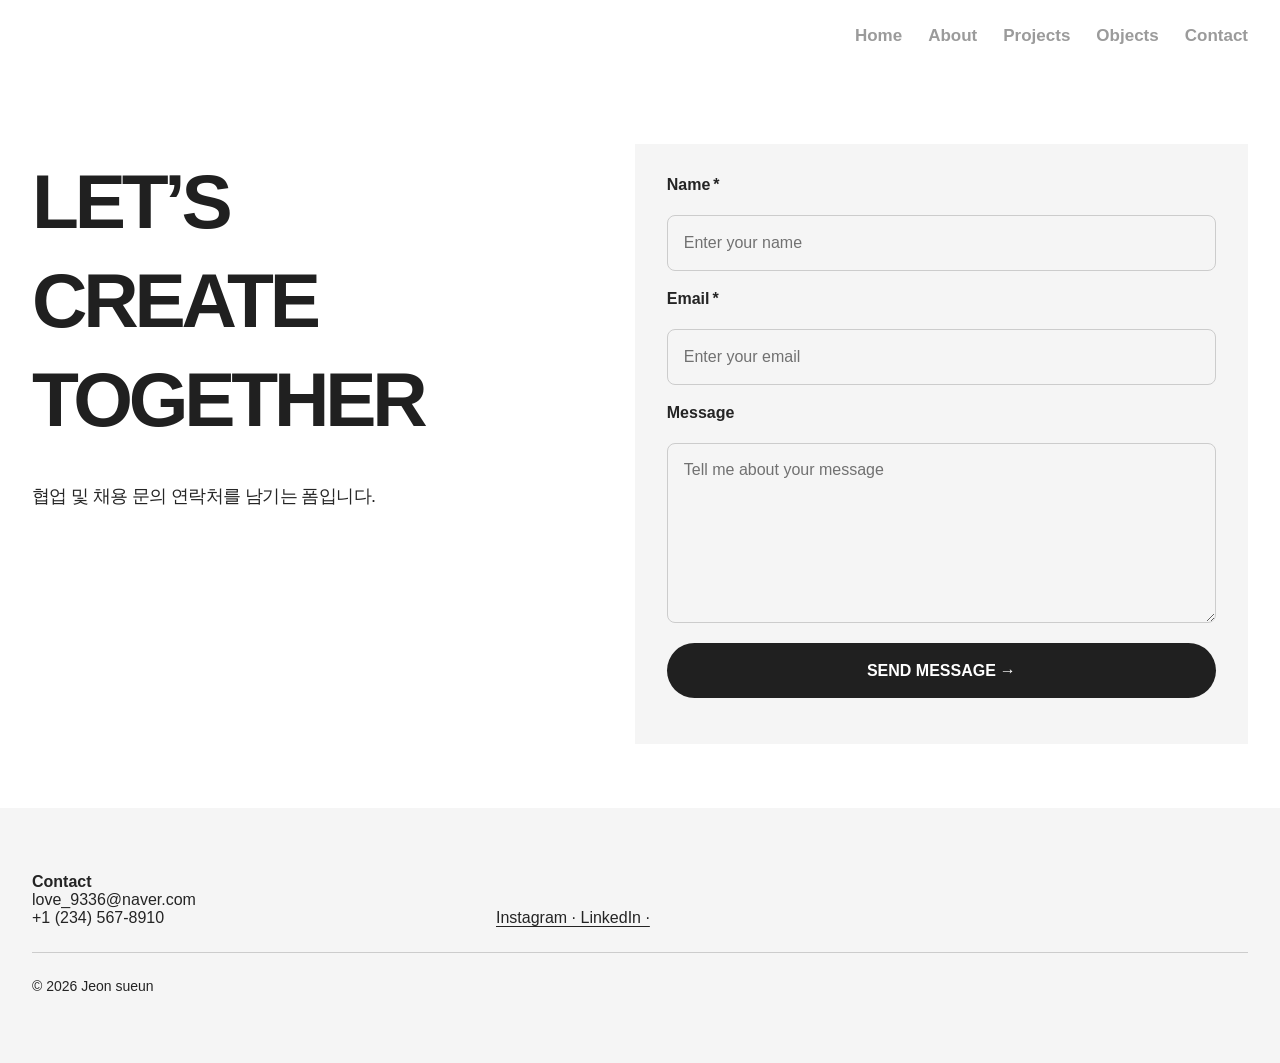
==== contact.html @ 0a5361af "Initial portfolio site" ====
<!doctype html>
<html lang="ko">
<head>
  <meta charset="UTF-8" />
  <meta name="viewport" content="width=device-width, initial-scale=1.0" />
  <title>Contact — Jeon Sueun</title>
    <!-- Share preview metadata -->
    <meta name="description" content="브랜드와 디지털을 연결하는 디자인에 대해 전수은에게 협업 또는 채용 문의를 보내세요." />
    <link rel="canonical" href="https://jeon-sueun-portfolio-2026.workspace-478582.chatgpt.site/contact.html" />
    <meta property="og:type" content="website" />
    <meta property="og:locale" content="ko_KR" />
    <meta property="og:site_name" content="Jeon Sueun Portfolio" />
    <meta property="og:title" content="Contact | Jeon Sueun" />
    <meta property="og:description" content="브랜드와 디지털을 연결하는 디자인에 대해 전수은에게 협업 또는 채용 문의를 보내세요." />
    <meta property="og:url" content="https://jeon-sueun-portfolio-2026.workspace-478582.chatgpt.site/contact.html" />
    <meta property="og:image" content="https://jeon-sueun-portfolio-2026.workspace-478582.chatgpt.site/assets/og-contact.jpg" />
    <meta property="og:image:width" content="1200" />
    <meta property="og:image:height" content="630" />
    <meta property="og:image:alt" content="LET’S CREATE TOGETHER 프로젝트 공유 이미지" />
    <meta name="twitter:card" content="summary_large_image" />
    <meta name="twitter:title" content="Contact | Jeon Sueun" />
    <meta name="twitter:description" content="브랜드와 디지털을 연결하는 디자인에 대해 전수은에게 협업 또는 채용 문의를 보내세요." />
    <meta name="twitter:image" content="https://jeon-sueun-portfolio-2026.workspace-478582.chatgpt.site/assets/og-contact.jpg" />
    <!-- /Share preview metadata -->
  <link rel="stylesheet" href="./styles.css" />
  <link rel="stylesheet" href="./contact.css" />
  <script src="./contact.js" defer></script>
</head>
<body class="contact-page">
  <header class="site-header" aria-label="주요 메뉴">
    <nav class="site-nav">
      <a href="./index.html#home">Home</a>
      <a href="./index.html#about">About</a>
      <a href="./index.html#projects">Projects</a>
      <a href="./index.html#objects">Objects</a>
      <a href="./contact.html" aria-current="page">Contact</a>
    </nav>
  </header>
  <main class="contact-main">
    <section class="contact-intro" aria-labelledby="contact-title">
      <h1 id="contact-title">LET’S<br />CREATE<br />TOGETHER</h1>
      <p>협업 및 채용 문의 연락처를 남기는 폼입니다.</p>
    </section>
    <section class="contact-form-panel" aria-label="문의 입력 폼">
      <form id="contact-form">
        <div class="form-field">
          <label for="contact-name">Name <span aria-hidden="true">*</span><span class="field-state" aria-hidden="true">입력 중</span></label>
          <input id="contact-name" name="name" type="text" placeholder="Enter your name" autocomplete="name" required />
        </div>
        <div class="form-field">
          <label for="contact-email">Email <span aria-hidden="true">*</span><span class="field-state" aria-hidden="true">입력 중</span></label>
          <input id="contact-email" name="email" type="email" placeholder="Enter your email" autocomplete="email" required />
        </div>
        <div class="form-field">
          <label for="contact-message">Message<span class="field-state" aria-hidden="true">입력 중</span></label>
          <textarea id="contact-message" name="message" placeholder="Tell me about your message"></textarea>
        </div>
        <button class="contact-submit" type="submit">SEND MESSAGE <span aria-hidden="true">→</span></button>
        <p class="form-feedback" id="form-feedback" role="status" aria-live="polite"></p>
      </form>
    </section>
  </main>
  <footer class="contact-footer">
    <div class="contact-footer-main">
      <div><strong>Contact</strong><a href="mailto:love_9336@naver.com">love_9336@naver.com</a><a href="tel:+12345678910">+1 (234) 567-8910</a></div>
      <div class="contact-social">Instagram · LinkedIn ·</div>
    </div>
    <div class="contact-footer-bottom">© 2026 Jeon sueun</div>
  </footer>
</body>
</html>
---- styles.css ----
:root {
  color-scheme: light;
  --ink: #15161d;
  --paper: #fff;
  --card: #f5f5f5;
  --page-gutter: 64px;
}

* { box-sizing: border-box; }

html { scroll-behavior: smooth; }

body {
  margin: 0;
  overflow-x: clip;
  background: var(--paper);
  color: var(--ink);
  font-family: Arial, "Apple SD Gothic Neo", "Malgun Gothic", sans-serif;
  -webkit-font-smoothing: antialiased;
}

a { color: inherit; }

.page-shell { position: relative; min-height: 100svh; }

/* Header / Figma reference: top aligned, right anchored. */
.site-header {
  position: fixed;
  z-index: 10;
  top: 26px;
  right: 54px;
  left: var(--page-gutter);
}

.site-nav {
  display: flex;
  justify-content: flex-end;
  align-items: center;
  gap: 69px;
}

.site-nav a {
  margin: -2px -4px;
  padding: 2px 4px;
  color: #9b9b9b;
  font-size: 23px;
  font-weight: 700;
  line-height: 1.2;
  text-decoration: none;
  white-space: nowrap;
}

.site-nav a:hover,
.site-nav a:focus-visible { background: var(--ink); color: #fff; outline: none; }

/* Hero / keep dimensions here for direct comparison with the 1920px Figma capture. */
.hero {
  min-height: 100svh;
  padding: clamp(220px, 30.5svh, 395px) var(--page-gutter) 250px;
}

.hero-content { max-width: 1120px; }

.hero h1 {
  display: flex;
  flex-direction: column;
  margin: 0;
  font-size: clamp(40px, 3.18vw, 61px);
  font-weight: 700;
  line-height: 1.12;
  letter-spacing: -0.038em;
}

.hero h1 span { white-space: nowrap; }

.hero-lead {
  margin: 20px 0 0;
  font-size: 28px;
  font-weight: 400;
  line-height: 1.45;
  letter-spacing: -0.045em;
}

.hero-description {
  margin: 16px 0 0;
  font-size: 21px;
  line-height: 1.5;
  letter-spacing: -0.04em;
}

.hero-button {
  display: inline-flex;
  min-width: 220px;
  min-height: 56px;
  justify-content: center;
  align-items: center;
  gap: 5px;
  margin-top: 36px;
  border-radius: 100px;
  background: var(--ink);
  color: #fff;
  font-size: 15px;
  font-weight: 700;
  text-decoration: none;
  transition: background-color 160ms ease;
}

.hero-button:hover,
.hero-button:focus-visible { background: #34363f; }
.hero-button:focus-visible { outline: 2px solid var(--ink); outline-offset: 3px; }

/* About / 1920 × 1162 reference: copy x=28, image column x≈692. */
.about {
  display: grid;
  grid-template-columns: 600px 510px minmax(0, 1fr);
  column-gap: 64px;
  min-height: 1680px;
  padding: 46px 28px 0;
  scroll-margin-top: 0;
}

.about-copy { padding-top: 132px; }
.about-eyebrow { margin: 0; color: #666; font-size: 13px; font-weight: 700; line-height: 1.25; }
.about h2 { margin: 35px 0 0; color: #252525; font-size: 32px; font-weight: 400; line-height: 1.32; letter-spacing: -0.045em; }
.about-intro { max-width: 510px; margin: 25px 0 0; color: #242424; font-size: 16px; line-height: 1.5; letter-spacing: -0.035em; }
.about-facts { display: grid; gap: 49px; margin: 34px 0 0; }
.about-fact { display: grid; grid-template-columns: 146px 1fr; font-size: 16px; line-height: 1.5; }
.about-fact dt, .about-fact dd { margin: 0; }
.resume-button {
  display: flex;
  width: 220px;
  height: 55px;
  justify-content: center;
  align-items: center;
  gap: 5px;
  margin: 63px 0 0 334px;
  border-radius: 100px;
  background: #202020;
  color: #fff;
  font-size: 16px;
  font-weight: 700;
}

/* The wordmark starts low, then sticks near viewport center as the gray panels scroll past. */
.about-visual { position: relative; grid-column: 2; height: 1550px; isolation: isolate; }
.about-image { position: absolute; z-index: -1; left: 0; width: 100%; background: #d7d7d7; }
.about-image-first { top: 0; height: 660px; }
.about-image-second { top: 666px; height: 884px; background: #cfcfcf; }
.about-name {
  position: sticky;
  z-index: 1;
  top: 50vh;
  width: max-content;
  margin-top: 70vh;
  margin-left: 25px;
  color: var(--ink);
  font-size: clamp(65px, 4.6vw, 88px);
  font-weight: 700;
  line-height: 1;
  letter-spacing: -0.055em;
  white-space: nowrap;
  pointer-events: none;
}

/* Projects / centered list and gray preview match the 1920 × 1063 frame. */
.projects { display: flex; min-height: 100svh; align-items: center; justify-content: center; padding: 100px 28px; }
.projects-inner { display: grid; grid-template-columns: 286px 1fr; align-items: center; gap: 20px; width: min(100%, 682px); }
.projects-preview { width: 286px; height: 338px; background: #d9d9d9; }
.projects-list { display: grid; gap: 14px; margin: 0; padding: 0; list-style: none; }
.projects-list a, .project-pending { display: grid; grid-template-columns: 47px 196px 1fr; align-items: baseline; min-height: 26px; text-decoration: none; white-space: nowrap; }
.projects-list a { width: max-content; padding: 2px 4px; margin: -2px -4px; color: #9e9e9e; }
.projects-list a:hover, .projects-list a:focus-visible { background: var(--ink); color: #fff; outline: none; }
.projects-list strong, .project-number { font-size: 20px; font-weight: 700; line-height: 1.2; }
.project-type { font-size: 16px; font-weight: 400; }
.project-pending { color: #9e9e9e; cursor: default; }

/* Objects / same restrained layout and hover behavior as Projects. */
.objects { display: flex; min-height: 100svh; align-items: center; justify-content: center; padding: 100px 28px; }
.objects-inner { display: grid; grid-template-columns: 286px 1fr; align-items: center; gap: 32px; width: min(100%, 648px); }
.objects-preview { width: 286px; height: 338px; background: #d9d9d9; }
.objects-list { display: grid; gap: 14px; margin: 0; padding: 0; list-style: none; }
.objects-list a { display: grid; grid-template-columns: 58px 1fr; width: max-content; min-height: 26px; align-items: baseline; margin: -2px -4px; padding: 2px 4px; color: #9e9e9e; font-size: 20px; font-weight: 700; line-height: 1.2; text-decoration: none; white-space: nowrap; }
.objects-list a:hover, .objects-list a:focus-visible { background: var(--ink); color: #fff; outline: none; }

/* A simple destination for the contact card until a Contact Figma frame is provided. */
.contact-page-content { display: flex; min-height: 100svh; flex-direction: column; justify-content: center; padding: 140px var(--page-gutter); }
.contact-page-content p { margin: 0 0 25px; color: #777; font-size: 13px; font-weight: 700; }
.contact-page-content h1 { margin: 0 0 30px; font-size: clamp(64px, 8vw, 150px); line-height: 1; letter-spacing: -0.06em; }
.contact-page-content a { width: max-content; max-width: 100%; font-size: clamp(22px, 3vw, 42px); text-decoration-thickness: 1px; text-underline-offset: 6px; overflow-wrap: anywhere; }
.contact-page-content span { margin-top: 35px; color: #777; font-size: 16px; }

/* Contact detail visible at the bottom left of the supplied Home frame. */
.contact-card {
  position: fixed;
  z-index: 8;
  bottom: 0;
  left: 0;
  display: flex;
  flex-direction: column;
  width: 291px;
  min-height: 213px;
  padding: 31px 50px 28px 60px;
  background: var(--card);
  color: #222;
  font-size: 16px;
  line-height: 1.35;
}

.contact-card-top { display: flex; justify-content: space-between; padding: 0 16px 9px; font-weight: 600; }
.contact-card-top a { text-decoration: none; }
.contact-card-top button { border: 0; padding: 0; background: none; color: inherit; font: inherit; cursor: pointer; }
.contact-card-top a, .contact-card-top button { margin: -2px -4px; padding: 2px 4px; }
.contact-card-top a:hover, .contact-card-top a:focus-visible, .contact-card-top button:hover, .contact-card-top button:focus-visible { background: var(--ink); color: #fff; outline: none; }
.contact-card-line { width: 191px; height: 1px; margin-left: -10px; margin-bottom: 10px; background: #222; }
.contact-card strong { font-weight: 700; }
.contact-card a { width: max-content; text-decoration: none; }
.contact-card a:hover { text-decoration: underline; }
.contact-card small { margin-top: 22px; font-size: 14px; white-space: nowrap; }

@media (max-width: 1360px) {
  :root { --page-gutter: 32px; }
  .site-header { right: 32px; }
  .site-nav { gap: 26px; }
  .site-nav a { font-size: 17px; }
  .hero { padding-top: clamp(210px, 29svh, 330px); }
  .hero h1 { font-size: clamp(38px, 5.2vw, 56px); }
  .hero h1 span { white-space: normal; }
  .hero-lead { font-size: 23px; }
  .hero-description { font-size: 18px; }
  .about { grid-template-columns: minmax(0, 1fr) minmax(260px, 38vw); column-gap: 30px; padding-right: 32px; }
  .about h2 { font-size: 27px; }
  .about-intro { max-width: 100%; }
  .about-fact { grid-template-columns: 112px 1fr; font-size: 14px; }
  .resume-button { margin-left: auto; }
  .about-name { margin-left: -105px; font-size: clamp(56px, 7vw, 74px); }
  .projects-inner { width: min(100%, 682px); }
  .objects-inner { width: min(100%, 648px); }
}

@media (max-width: 640px) {
  :root { --page-gutter: 22px; }
  .site-header { top: 22px; right: 22px; }
  .site-nav { justify-content: flex-start; flex-wrap: wrap; gap: 13px 20px; }
  .site-nav a { font-size: 14px; }
  .hero { min-height: 100svh; padding-top: clamp(175px, 28svh, 260px); padding-bottom: 220px; }
  .hero h1 { font-size: clamp(35px, 9vw, 48px); line-height: 1.13; }
  .hero-lead { margin-top: 24px; font-size: 21px; }
  .hero-description { margin-top: 12px; font-size: 16px; }
  .hero-button { margin-top: 29px; }
  .contact-card { width: 246px; min-height: 185px; padding: 22px 30px; font-size: 14px; }
  .contact-card-top { padding: 0 12px 7px; }
  .contact-card-line { width: 186px; margin-left: 0; }
  .contact-card small { margin-top: 16px; font-size: 12px; }
  .about { display: block; min-height: auto; padding: 0 22px 210px; }
  .about-copy { padding-top: 150px; }
  .about-eyebrow { font-size: 11px; }
  .about h2 { margin-top: 28px; font-size: clamp(25px, 6.2vw, 32px); }
  .about h2 br { display: none; }
  .about-intro { margin-top: 20px; font-size: 14px; }
  .about-facts { gap: 34px; margin-top: 35px; }
  .about-fact { grid-template-columns: 105px 1fr; font-size: 14px; }
  .resume-button { margin: 48px 0 80px auto; }
  .about-visual { width: min(74vw, 510px); height: 980px; margin-left: auto; }
  .about-image-first { height: 450px; }
  .about-image-second { top: 456px; height: 524px; }
  .about-name { top: 47vh; margin-top: 340px; margin-left: -80px; font-size: clamp(42px, 11vw, 65px); }
  .contact-card { position: static; }
  .projects { min-height: 740px; padding: 110px 22px 100px; }
  .projects-inner { display: block; width: 100%; }
  .projects-preview { width: min(100%, 286px); height: 260px; margin: 0 auto 35px; }
  .projects-list { gap: 18px; }
  .projects-list a, .project-pending { grid-template-columns: 31px minmax(0, 1fr); column-gap: 8px; white-space: normal; }
  .projects-list strong, .project-number { font-size: 16px; }
  .project-type { grid-column: 2; font-size: 12px; }
  .objects { min-height: 740px; padding: 110px 22px 100px; }
  .objects-inner { display: block; width: 100%; }
  .objects-preview { width: min(100%, 286px); height: 260px; margin: 0 auto 35px; }
  .objects-list { gap: 18px; }
  .objects-list a { grid-template-columns: 31px minmax(0, 1fr); column-gap: 8px; font-size: 16px; white-space: normal; }
  .contact-page-content { padding: 160px 22px 80px; }
}
---- contact.css ----
.contact-page { min-height: 100svh; }
.contact-main { display: grid; grid-template-columns: minmax(0, 600px) minmax(0, 648px); column-gap: 64px; align-items: start; min-height: 808px; padding: 144px 64px 64px; }
.contact-intro h1 { margin: 8px 0 34px; color: #202020; font-size: clamp(72px, 5.25vw, 101px); line-height: 1.29; font-weight: 700; letter-spacing: -0.055em; }
.contact-intro p { margin: 0; color: #252525; font-size: 22px; line-height: 1.45; letter-spacing: -0.035em; }
.contact-form-panel { width: 100%; min-height: 600px; padding: 32px; background: #f5f5f5; }
.contact-form-panel form { display: grid; gap: 19px; }
.form-field label { display: flex; align-items: center; gap: 3px; margin: 0 0 21px; color: #242424; font-size: 16px; font-weight: 700; }
.field-state { margin-left: auto; color: #555; font-size: 12px; font-weight: 400; opacity: 0; transition: opacity 140ms ease; }
.form-field:focus-within .field-state { opacity: 1; }
.form-field:focus-within label { color: #111; }
.form-field input, .form-field textarea { display: block; width: 100%; border: 1px solid #ccc; border-radius: 8px; background: transparent; color: #222; font: 16px Arial, "Apple SD Gothic Neo", "Malgun Gothic", sans-serif; transition: border-color 150ms ease, background-color 150ms ease, box-shadow 150ms ease; }
.form-field input { height: 56px; padding: 0 16px; }
.form-field textarea { height: 180px; padding: 17px 16px; resize: vertical; }
.form-field input::placeholder, .form-field textarea::placeholder { color: #717171; opacity: 1; }
.form-field input:hover, .form-field textarea:hover { border-color: #999; }
.form-field input:focus, .form-field textarea:focus { border-color: #202020; outline: none; background: #fff; box-shadow: 0 0 0 2px #202020; }
.form-field input:not(:placeholder-shown), .form-field textarea:not(:placeholder-shown) { border-color: #888; }
.form-field input:focus:not(:placeholder-shown), .form-field textarea:focus:not(:placeholder-shown) { border-color: #202020; }
.contact-submit { display: flex; width: 100%; height: 55px; align-items: center; justify-content: center; gap: 4px; margin-top: 1px; border: 0; border-radius: 100px; background: #202020; color: #fff; font-size: 16px; font-weight: 700; cursor: pointer; }
.contact-submit:hover, .contact-submit:focus-visible { background: #3a3a3a; outline: 2px solid #202020; outline-offset: 3px; }
.form-feedback { min-height: 0; margin: -12px 0 0; font-size: 13px; line-height: 1.4; }
.form-feedback:empty { display: none; }
.contact-footer { min-height: 255px; padding: 65px 64px 42px; background: #f5f5f5; color: #242424; font-size: 16px; }
.contact-footer-main { display: grid; grid-template-columns: 464px 1fr; align-items: end; max-width: 1312px; padding-bottom: 25px; border-bottom: 1px solid #ccc; }
.contact-footer-main > div:first-child { display: flex; flex-direction: column; }
.contact-footer-main a { width: max-content; text-decoration: none; }
.contact-footer-main a:hover, .contact-footer-main a:focus-visible { background: #202020; color: #fff; outline: none; }
.contact-social { text-decoration: underline; text-underline-offset: 3px; }
.contact-footer-bottom { padding-top: 25px; font-size: 14px; }
@media (max-width: 1350px) {
  .contact-main { grid-template-columns: minmax(0, 1fr) minmax(0, 1.08fr); gap: 35px; min-height: 760px; padding-right: 32px; padding-left: 32px; }
  .contact-intro h1 { font-size: clamp(54px, 6vw, 82px); }
  .contact-intro p { font-size: 18px; }
  .contact-footer { padding-right: 32px; padding-left: 32px; }
}
@media (max-width: 760px) {
  .contact-main { display: block; min-height: 0; padding: 155px 22px 72px; }
  .contact-intro h1 { margin-top: 0; font-size: clamp(48px, 12vw, 82px); line-height: 1.1; }
  .contact-intro p { margin-bottom: 40px; font-size: 17px; }
  .contact-form-panel { min-height: 0; padding: 24px; }
  .contact-footer { min-height: 0; padding: 40px 22px; font-size: 14px; }
  .contact-footer-main { display: block; }
  .contact-social { margin-top: 30px; }
}
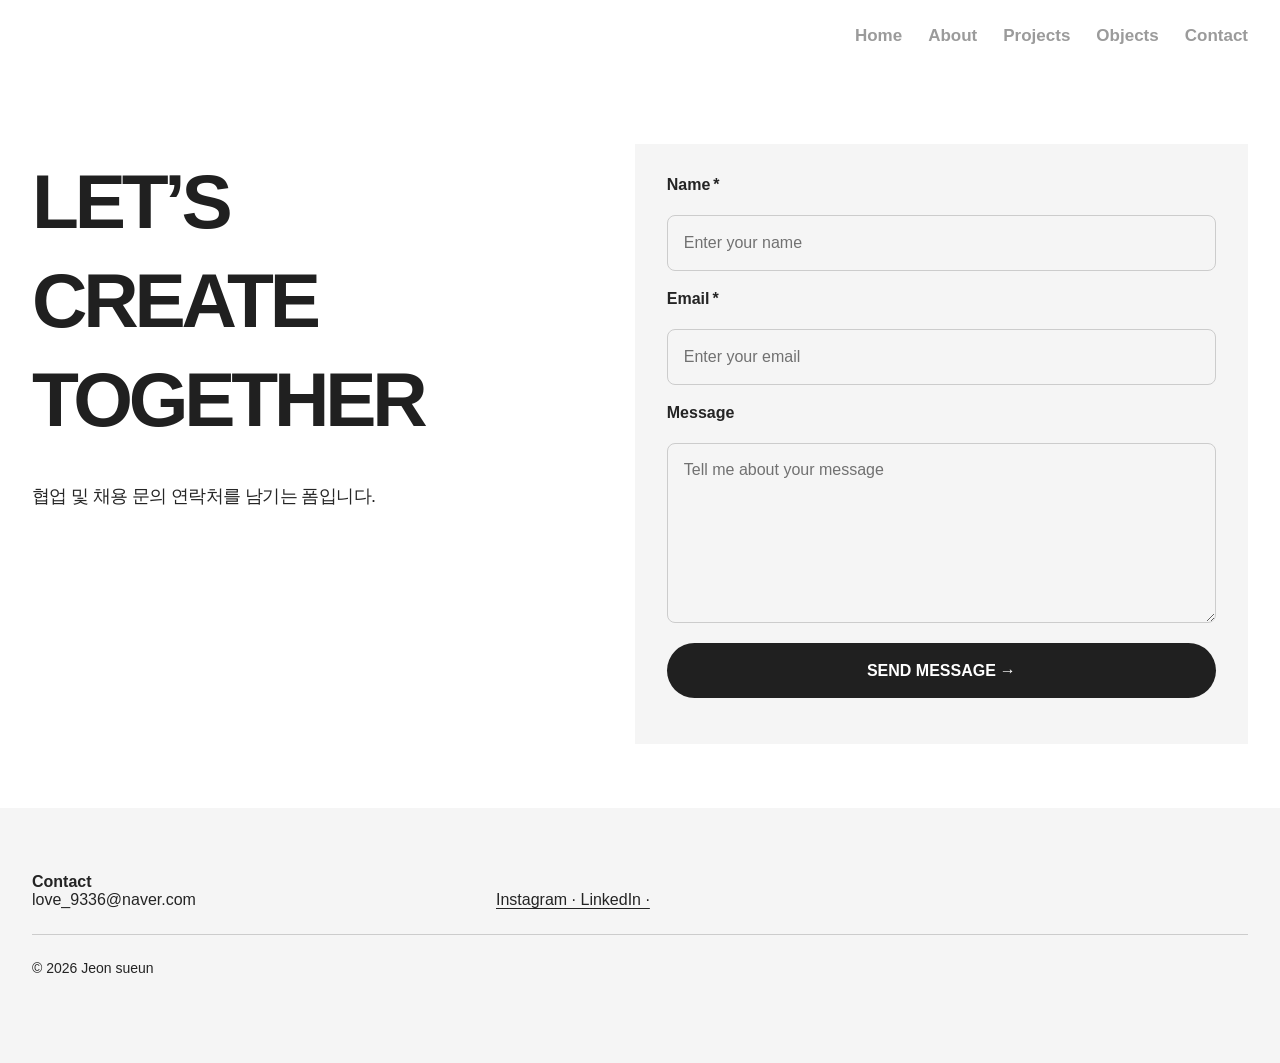
==== commit 971bf52a: "Remove contact phone number and tighten About cards" ====
--- a/contact.html
+++ b/contact.html
@@ -6,21 +6,21 @@
   <title>Contact — Jeon Sueun</title>
     <!-- Share preview metadata -->
     <meta name="description" content="브랜드와 디지털을 연결하는 디자인에 대해 전수은에게 협업 또는 채용 문의를 보내세요." />
-    <link rel="canonical" href="https://jeon-sueun-portfolio-2026.workspace-478582.chatgpt.site/contact.html" />
+    <link rel="canonical" href="https://jeon-sueun-portfolio.pages.dev/contact.html" />
     <meta property="og:type" content="website" />
     <meta property="og:locale" content="ko_KR" />
     <meta property="og:site_name" content="Jeon Sueun Portfolio" />
     <meta property="og:title" content="Contact | Jeon Sueun" />
     <meta property="og:description" content="브랜드와 디지털을 연결하는 디자인에 대해 전수은에게 협업 또는 채용 문의를 보내세요." />
-    <meta property="og:url" content="https://jeon-sueun-portfolio-2026.workspace-478582.chatgpt.site/contact.html" />
-    <meta property="og:image" content="https://jeon-sueun-portfolio-2026.workspace-478582.chatgpt.site/assets/og-contact.jpg" />
+    <meta property="og:url" content="https://jeon-sueun-portfolio.pages.dev/contact.html" />
+    <meta property="og:image" content="https://jeon-sueun-portfolio.pages.dev/assets/og-contact.jpg" />
     <meta property="og:image:width" content="1200" />
     <meta property="og:image:height" content="630" />
     <meta property="og:image:alt" content="LET’S CREATE TOGETHER 프로젝트 공유 이미지" />
     <meta name="twitter:card" content="summary_large_image" />
     <meta name="twitter:title" content="Contact | Jeon Sueun" />
     <meta name="twitter:description" content="브랜드와 디지털을 연결하는 디자인에 대해 전수은에게 협업 또는 채용 문의를 보내세요." />
-    <meta name="twitter:image" content="https://jeon-sueun-portfolio-2026.workspace-478582.chatgpt.site/assets/og-contact.jpg" />
+    <meta name="twitter:image" content="https://jeon-sueun-portfolio.pages.dev/assets/og-contact.jpg" />
     <!-- /Share preview metadata -->
   <link rel="stylesheet" href="./styles.css" />
   <link rel="stylesheet" href="./contact.css" />
@@ -62,7 +62,7 @@
   </main>
   <footer class="contact-footer">
     <div class="contact-footer-main">
-      <div><strong>Contact</strong><a href="mailto:love_9336@naver.com">love_9336@naver.com</a><a href="tel:+12345678910">+1 (234) 567-8910</a></div>
+      <div><strong>Contact</strong><a href="mailto:love_9336@naver.com">love_9336@naver.com</a></div>
       <div class="contact-social">Instagram · LinkedIn ·</div>
     </div>
     <div class="contact-footer-bottom">© 2026 Jeon sueun</div>
--- a/styles.css
+++ b/styles.css
@@ -21,7 +21,107 @@
 
 a { color: inherit; }
 
+.cover-intro {
+  position: fixed;
+  z-index: 100;
+  inset: 0;
+  display: grid;
+  place-items: center;
+  overflow: hidden;
+  background: #f5e9d9 url("./Portfolio표지/intro-bg.png") center / cover no-repeat;
+  opacity: 1;
+  transition: opacity 650ms ease, visibility 650ms ease;
+}
+.cover-intro[hidden] { display: none; }
+body:has(#projects:target) .cover-intro { display: none; }
+.cover-intro.is-leaving { opacity: 0; visibility: hidden; pointer-events: none; }
+.intro-stage {
+  position: relative;
+  width: min(100vw, 177.7778svh);
+  height: min(100svh, 56.25vw);
+  overflow: hidden;
+}
+.intro-object { position: absolute; display: block; max-width: none; height: auto; user-select: none; -webkit-user-drag: none; }
+.intro-portfolio-title {
+  z-index: 3; left: 9.2%; top: 4.7%; width: 81.6%;
+  transform-origin: 50% 55%;
+}
+.intro-portfolio-title:hover { animation: portfolio-jitter 850ms ease-in-out infinite alternate; }
+@keyframes portfolio-jitter {
+  0% { transform: translate(0, 0) rotate(0); }
+  38% { transform: translate(1px, -2px) rotate(-.35deg); }
+  72% { transform: translate(-2px, 1px) rotate(.45deg); }
+  100% { transform: translate(2px, -1px) rotate(-.2deg); }
+}
+.intro-stamp { z-index: 1; left: 10.2%; top: 0; width: auto; height: 100%; }
+.intro-name { z-index: 4; left: 15%; top: 61%; width: 100%; transform-origin: 58% 52%; }
+.intro-name:hover { animation: name-jitter 1.1s ease-in-out infinite alternate; }
+@keyframes name-jitter {
+  0% { transform: translate(0, 0) rotate(0); }
+  55% { transform: translate(1px, -1px) rotate(.2deg); }
+  100% { transform: translate(-1px, 1px) rotate(-.25deg); }
+}
+.intro-designer-title { z-index: 3; left: 35.5%; top: 91.6%; width: 29%; }
+.intro-hint {
+  position: absolute;
+  z-index: 6;
+  left: 66%;
+  top: 48%;
+  bottom: auto;
+  margin: 0;
+  color: #41483a;
+  font-family: "Bradley Hand", "Segoe Print", "Comic Sans MS", cursive;
+  font-size: clamp(8px, .68vw, 12px);
+  font-weight: 600;
+  letter-spacing: .1em;
+  line-height: 1;
+  white-space: nowrap;
+  opacity: 0;
+  transform: none;
+  transition: opacity 700ms ease;
+  transition-delay: 250ms;
+  pointer-events: none;
+}
+.intro-hint-touch { display: none; }
+.cover-intro.is-ready .intro-hint { opacity: 1; }
+.intro-stamp.is-attention { animation: stamp-breath 760ms ease-in-out 1; transform-origin: 50% 50%; }
+@keyframes stamp-breath {
+  0%, 100% { transform: scale(1); }
+  52% { transform: scale(1.015); }
+}
+@media (hover: none), (pointer: coarse) {
+  .intro-hint-desktop { display: none; }
+  .intro-hint-touch { display: inline; }
+}
+.stamp-entry {
+  position: absolute;
+  z-index: 2;
+  left: 34.8%; top: 11.5%; width: 30.4%; height: 76.8%;
+  padding: 0; border: 0; border-radius: 0;
+  background: transparent;
+  cursor: pointer;
+}
+.stamp-entry:focus-visible { outline: none; }
+.stamp-entry::after {
+  position: absolute;
+  inset: 0;
+  content: "";
+  opacity: 0;
+  background-image: url("data:image/svg+xml,%3Csvg viewBox='0 0 180 180' xmlns='http://www.w3.org/2000/svg'%3E%3Cfilter id='n'%3E%3CfeTurbulence type='fractalNoise' baseFrequency='.85' numOctaves='3' stitchTiles='stitch'/%3E%3C/filter%3E%3Crect width='100%25' height='100%25' filter='url(%23n)' opacity='.48'/%3E%3C/svg%3E");
+  mix-blend-mode: soft-light;
+  transition: opacity 220ms ease;
+  pointer-events: none;
+}
+.stamp-entry:hover::after, .stamp-entry:focus-visible::after { opacity: .48; animation: grain-shift 280ms steps(2, end) infinite; }
+@keyframes grain-shift { to { background-position: 17px -11px; } }
+.page-shell.is-entering { animation: site-enter 700ms ease both; }
+@keyframes site-enter { from { opacity: 0; } to { opacity: 1; } }
+@media (prefers-reduced-motion: reduce) {
+  .cover-intro, .cover-intro *, .page-shell.is-entering { transition: none !important; animation: none !important; }
+}
+
 .page-shell { position: relative; min-height: 100svh; }
+body:has(#projects:target) .page-shell[hidden] { display: block; }
 
 /* Header / Figma reference: top aligned, right anchored. */
 .site-header {
@@ -109,57 +209,62 @@
 .hero-button:focus-visible { background: #34363f; }
 .hero-button:focus-visible { outline: 2px solid var(--ink); outline-offset: 3px; }
 
-/* About / 1920 × 1162 reference: copy x=28, image column x≈692. */
-.about {
-  display: grid;
-  grid-template-columns: 600px 510px minmax(0, 1fr);
-  column-gap: 64px;
-  min-height: 1680px;
-  padding: 46px 28px 0;
-  scroll-margin-top: 0;
-}
-
-.about-copy { padding-top: 132px; }
-.about-eyebrow { margin: 0; color: #666; font-size: 13px; font-weight: 700; line-height: 1.25; }
-.about h2 { margin: 35px 0 0; color: #252525; font-size: 32px; font-weight: 400; line-height: 1.32; letter-spacing: -0.045em; }
-.about-intro { max-width: 510px; margin: 25px 0 0; color: #242424; font-size: 16px; line-height: 1.5; letter-spacing: -0.035em; }
-.about-facts { display: grid; gap: 49px; margin: 34px 0 0; }
-.about-fact { display: grid; grid-template-columns: 146px 1fr; font-size: 16px; line-height: 1.5; }
+/* About / 02 About reference: long editorial page with centered narrative sections. */
+.about { display: flex; flex-direction: column; min-height: 0; padding: 0 52px 80px; scroll-margin-top: 0; }
+.about-nameplate { margin: 205px auto 104px; color: var(--ink); font-size: clamp(48px, 4vw, 68px); font-weight: 750; line-height: 1; letter-spacing: -.065em; text-align: center; }
+.about-profile { width: min(100%, 560px); min-height: 820px; }
+.about-eyebrow, .about-section-label { margin: 0; color: #8ba9cb; font-size: 12px; font-weight: 700; letter-spacing: .02em; line-height: 1.3; }
+.about-profile h3 { margin: 35px 0 0; color: #252525; font-size: 31px; font-weight: 400; line-height: 1.35; letter-spacing: -.045em; }
+.about-intro { max-width: 530px; margin: 25px 0 0; color: #242424; font-size: 15px; line-height: 1.55; letter-spacing: -.035em; }
+.about-facts { display: grid; gap: 44px; margin: 37px 0 0; }
+.about-fact { display: grid; grid-template-columns: 146px 1fr; font-size: 15px; line-height: 1.5; }
 .about-fact dt, .about-fact dd { margin: 0; }
-.resume-button {
-  display: flex;
-  width: 220px;
-  height: 55px;
-  justify-content: center;
-  align-items: center;
-  gap: 5px;
-  margin: 63px 0 0 334px;
-  border-radius: 100px;
-  background: #202020;
-  color: #fff;
-  font-size: 16px;
-  font-weight: 700;
-}
-
-/* The wordmark starts low, then sticks near viewport center as the gray panels scroll past. */
-.about-visual { position: relative; grid-column: 2; height: 1550px; isolation: isolate; }
-.about-image { position: absolute; z-index: -1; left: 0; width: 100%; background: #d7d7d7; }
-.about-image-first { top: 0; height: 660px; }
-.about-image-second { top: 666px; height: 884px; background: #cfcfcf; }
-.about-name {
-  position: sticky;
-  z-index: 1;
-  top: 50vh;
-  width: max-content;
-  margin-top: 70vh;
-  margin-left: 25px;
-  color: var(--ink);
-  font-size: clamp(65px, 4.6vw, 88px);
-  font-weight: 700;
-  line-height: 1;
-  letter-spacing: -0.055em;
-  white-space: nowrap;
-  pointer-events: none;
+.resume-button { display: flex; width: 220px; height: 55px; justify-content: center; align-items: center; gap: 5px; margin: 63px 0 0 315px; border-radius: 100px; background: #202020; color: #fff; font-size: 16px; font-weight: 700; text-decoration: none; transition: transform 180ms ease, background-color 180ms ease; }
+.resume-button:hover, .resume-button:focus-visible { background: #343434; transform: translateY(-2px); }
+.resume-button:focus-visible { outline: 2px solid var(--ink); outline-offset: 3px; }
+.about-introduction { width: min(100%, 660px); min-height: 580px; margin: 0 auto; padding-top: 12px; text-align: center; }
+.about-introduction h3 { margin: 42px 0 24px; font-size: 32px; font-weight: 400; line-height: 1.25; letter-spacing: -.05em; }
+.about-introduction p:not(.about-section-label) { margin: 13px 0 0; color: #4a4a4a; font-size: 15px; line-height: 1.65; }
+.about-introduction .about-korean-title { margin: 0 0 28px !important; color: #282828 !important; font-size: 23px !important; line-height: 1.4 !important; }
+.about-work { width: min(100%, 1140px); min-height: 650px; margin: 0 auto; padding-top: 7px; }
+.about-work > .about-section-label, .about-journey > .about-section-label, .about-attitude > .about-section-label { text-align: center; }
+.how-work-grid { display: grid; grid-template-columns: repeat(3, minmax(0, 1fr)); align-items: start; gap: 32px; margin-top: 31px; }
+.how-work-card { display: grid; grid-template-columns: 35px 1fr; gap: 11px; min-height: 0; padding: 13px 14px; border: 1px solid #c9c9c9; border-radius: 10px; background: #fff; transition: transform 240ms ease, box-shadow 240ms ease; }
+.card-number { display: grid; width: 28px; height: 28px; place-items: center; border-radius: 5px; background: #f2f2f2; color: #333; font-size: 12px; font-weight: 700; }
+.card-kicker { margin: 1px 0 8px; color: #888; font-size: 10px; line-height: 1; }
+.how-work-card h3 { margin: 0 0 7px; font-size: 14px; font-weight: 600; line-height: 1.35; }
+.how-work-card p:not(.card-kicker) { margin: 0; color: #4d4d4d; font-size: 11px; line-height: 1.55; }
+.how-work-card small { display: block; margin-top: 8px; color: #8c8c8c; font-size: 9px; line-height: 1.4; }
+.about-journey { width: min(100%, 680px); min-height: 870px; margin: 0 auto; padding-top: 13px; text-align: center; }
+.journey-list { display: grid; gap: 27px; width: min(100%, 280px); margin: 34px auto 0; text-align: left; }
+.journey-step { display: grid; grid-template-columns: 48px 1fr; gap: 14px; align-items: center; min-height: 100px; padding: 13px 15px; border: 1px solid #c9c9c9; border-radius: 10px; background: #fff; transition: transform 240ms ease, box-shadow 240ms ease; }
+.journey-icon { display: grid; width: 38px; height: 38px; place-items: center; color: #191919; font-size: 27px; line-height: 1; transition: transform 240ms ease; }
+.journey-step p { margin: 0 0 4px; color: #999; font-size: 10px; line-height: 1.2; }
+.journey-step h3 { margin: 0 0 4px; font-size: 13px; line-height: 1.35; }
+.journey-step div > span { color: #606060; font-size: 11px; line-height: 1.3; }
+.journey-note { margin: 25px 0 0; color: #606060; font-size: 12px; line-height: 1.5; }
+.about-attitude, .about-discover { width: min(100%, 1040px); margin: 0 auto; text-align: center; }
+.about-attitude { min-height: 710px; padding-top: 12px; }
+.about-section-heading { margin: 43px 0 34px; color: #333; font-size: 21px; font-weight: 500; line-height: 1.4; }
+.attitude-grid, .discover-grid { display: grid; grid-template-columns: repeat(3, minmax(0, 1fr)); gap: 32px; text-align: left; }
+.attitude-card, .discover-card { min-width: 0; padding: 10px; border: 1px solid #c9c9c9; border-radius: 10px; background: #fff; transition: transform 240ms ease, box-shadow 240ms ease; }
+.attitude-card > span, .discover-card > span { display: block; margin: 0 0 10px; color: #999; font-size: 10px; line-height: 1; }
+.attitude-image { overflow: hidden; width: 100%; aspect-ratio: 1 / .9; border-radius: 7px; background: #f2f0eb; }
+.attitude-image img { display: block; width: 100%; height: 100%; object-fit: cover; transition: transform 350ms cubic-bezier(.2,.7,.2,1); }
+.attitude-card > p, .discover-card > p { margin: 9px 0 0; font-size: 12px; line-height: 1.3; }
+.discover-card small { display: block; margin-top: 4px; color: #777; font-size: 10px; }
+.about-caption { margin: 29px 0 0; color: #666; font-size: 12px; line-height: 1.5; }
+.about-discover { min-height: 680px; padding-top: 22px; }
+.about-discover .about-section-heading { margin: 36px 0 30px; }
+.discover-grid .attitude-image { aspect-ratio: 1 / .95; }
+.resume-button-bottom { margin: 116px auto 0; }
+@media (hover: hover) and (pointer: fine) {
+  .how-work-card:hover, .journey-step:hover, .attitude-card:hover, .discover-card:hover { transform: translateY(-4px) scale(1.008); box-shadow: 0 8px 22px rgb(21 22 29 / 7%); }
+  .journey-step:hover .journey-icon { transform: rotate(-5deg) scale(1.08); }
+  .attitude-card:hover .attitude-image img, .discover-card:hover .attitude-image img { transform: scale(1.035); }
+}
+@media (prefers-reduced-motion: reduce) {
+  .how-work-card, .journey-step, .journey-icon, .attitude-card, .discover-card, .attitude-image img, .resume-button { transition: none; }
 }
 
 /* Projects / centered list and gray preview match the 1920 × 1063 frame. */
@@ -227,12 +332,15 @@
   .hero h1 span { white-space: normal; }
   .hero-lead { font-size: 23px; }
   .hero-description { font-size: 18px; }
-  .about { grid-template-columns: minmax(0, 1fr) minmax(260px, 38vw); column-gap: 30px; padding-right: 32px; }
-  .about h2 { font-size: 27px; }
+  .about { padding-right: 32px; padding-left: 32px; }
+  .about-nameplate { margin-top: 180px; font-size: clamp(48px, 5vw, 62px); }
+  .about-profile { min-height: 760px; }
+  .about-profile h3 { font-size: 28px; }
   .about-intro { max-width: 100%; }
   .about-fact { grid-template-columns: 112px 1fr; font-size: 14px; }
-  .resume-button { margin-left: auto; }
-  .about-name { margin-left: -105px; font-size: clamp(56px, 7vw, 74px); }
+  .about-profile .resume-button { margin-left: auto; }
+  .how-work-grid, .attitude-grid, .discover-grid { gap: 20px; }
+  .how-work-card { grid-template-columns: 30px 1fr; padding: 11px; }
   .projects-inner { width: min(100%, 682px); }
   .objects-inner { width: min(100%, 648px); }
 }
@@ -251,19 +359,35 @@
   .contact-card-top { padding: 0 12px 7px; }
   .contact-card-line { width: 186px; margin-left: 0; }
   .contact-card small { margin-top: 16px; font-size: 12px; }
-  .about { display: block; min-height: auto; padding: 0 22px 210px; }
-  .about-copy { padding-top: 150px; }
-  .about-eyebrow { font-size: 11px; }
-  .about h2 { margin-top: 28px; font-size: clamp(25px, 6.2vw, 32px); }
-  .about h2 br { display: none; }
+  .about { display: flex; min-height: 0; padding: 0 22px 60px; }
+  .about-nameplate { margin: 125px auto 90px; font-size: clamp(42px, 11vw, 58px); }
+  .about-profile { min-height: 0; padding-bottom: 120px; }
+  .about-eyebrow, .about-section-label { font-size: 10px; }
+  .about-profile h3 { margin-top: 28px; font-size: clamp(25px, 6.2vw, 32px); }
   .about-intro { margin-top: 20px; font-size: 14px; }
-  .about-facts { gap: 34px; margin-top: 35px; }
-  .about-fact { grid-template-columns: 105px 1fr; font-size: 14px; }
-  .resume-button { margin: 48px 0 80px auto; }
-  .about-visual { width: min(74vw, 510px); height: 980px; margin-left: auto; }
-  .about-image-first { height: 450px; }
-  .about-image-second { top: 456px; height: 524px; }
-  .about-name { top: 47vh; margin-top: 340px; margin-left: -80px; font-size: clamp(42px, 11vw, 65px); }
+  .about-facts { gap: 28px; margin-top: 32px; }
+  .about-fact { grid-template-columns: 105px 1fr; font-size: 13px; }
+  .about-profile .resume-button { margin: 42px auto 0; }
+  .about-introduction { min-height: 0; padding: 20px 0 145px; }
+  .about-introduction h3 { margin: 32px 0 20px; font-size: 26px; }
+  .about-introduction .about-korean-title { font-size: 19px !important; }
+  .about-introduction p:not(.about-section-label) { font-size: 13px; }
+  .desktop-break { display: none; }
+  .about-work { min-height: 0; padding: 0 0 145px; }
+  .how-work-grid, .attitude-grid, .discover-grid { grid-template-columns: 1fr; gap: 16px; margin-top: 25px; }
+  .how-work-card { min-height: 0; grid-template-columns: 34px 1fr; padding: 14px; }
+  .how-work-card p:not(.card-kicker) { font-size: 12px; }
+  .about-journey { min-height: 0; padding: 0 0 150px; }
+  .journey-list { width: min(100%, 320px); gap: 15px; margin-top: 25px; }
+  .journey-step { min-height: 84px; }
+  .about-attitude { min-height: 0; padding: 0 0 135px; }
+  .about-section-heading { margin: 30px 0 25px; font-size: 18px; }
+  .attitude-card, .discover-card { padding: 10px; }
+  .attitude-image { aspect-ratio: 1 / .85; }
+  .about-discover { min-height: 0; padding: 0 0 90px; }
+  .about-discover .about-section-heading { margin: 0 0 25px; }
+  .discover-grid .attitude-image { aspect-ratio: 1 / .85; }
+  .resume-button-bottom { margin: 55px auto 0; }
   .contact-card { position: static; }
   .projects { min-height: 740px; padding: 110px 22px 100px; }
   .projects-inner { display: block; width: 100%; }
